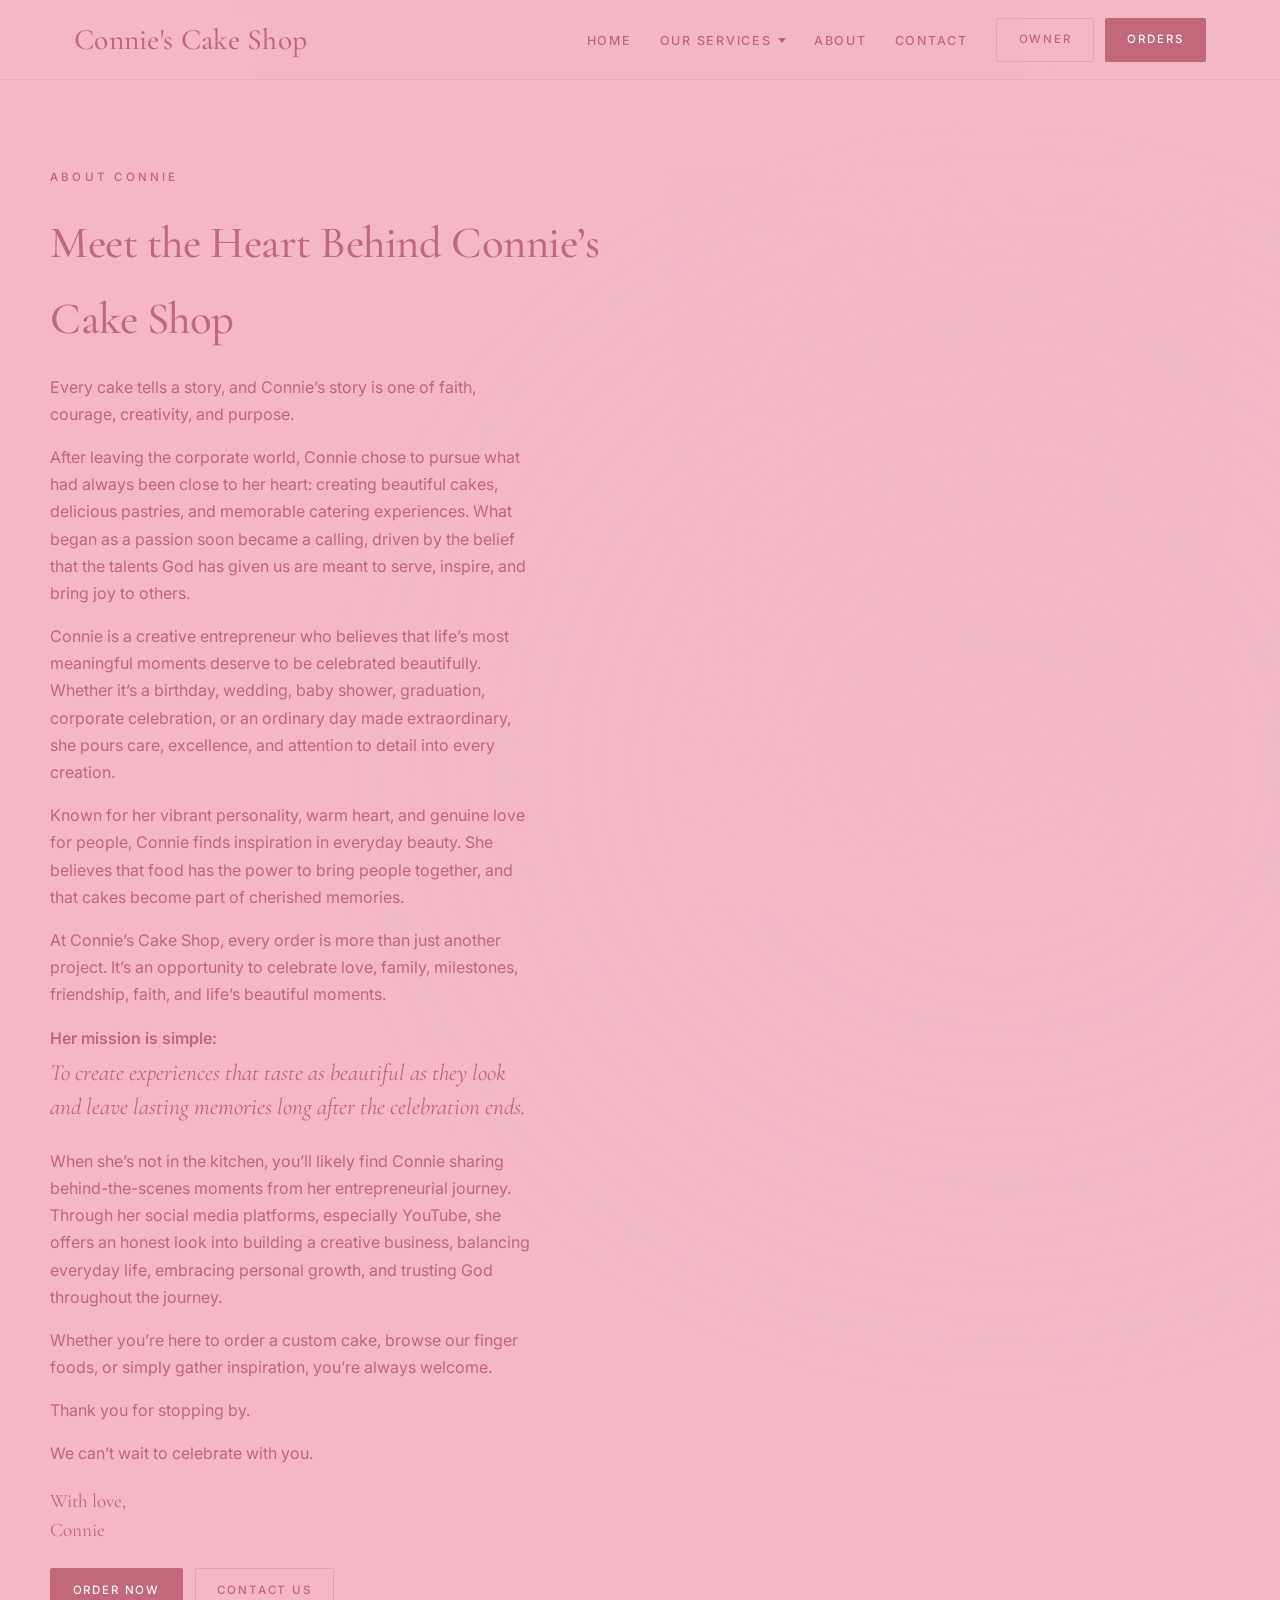
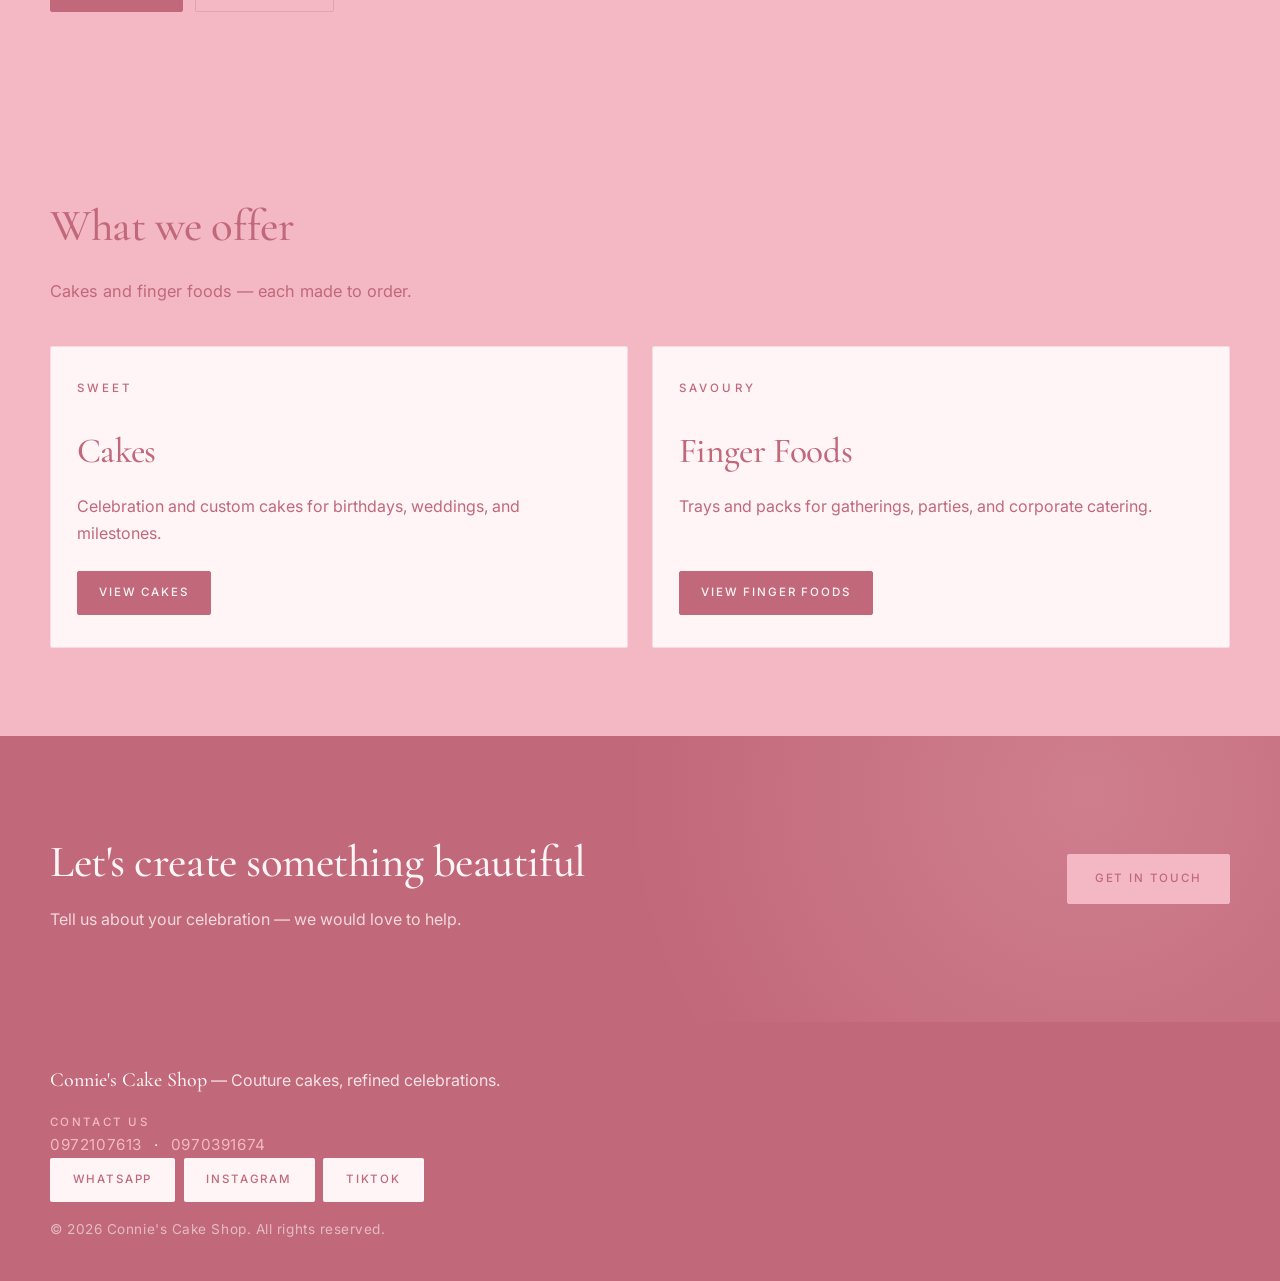
==== about.html @ 8fbb0cc6 "Add files via upload" ====
<!DOCTYPE html>
<html lang="en">
  <head>
    <meta charset="UTF-8" />
    <meta name="viewport" content="width=device-width, initial-scale=1.0" />
    <title>About Us — Connie's Cake Shop</title>
    <link rel="preconnect" href="https://fonts.googleapis.com" />
    <link rel="preconnect" href="https://fonts.gstatic.com" crossorigin />
    <link
      href="https://fonts.googleapis.com/css2?family=Cormorant+Garamond:wght@400;500;600;700&family=Inter:wght@400;500;600;700&display=swap"
      rel="stylesheet"
    />
    <link rel="stylesheet" href="styles.css" />
  </head>
  <body>
    <header class="site-header">
      <nav class="nav" aria-label="Main">
        <a class="logo" href="index.html">Connie's Cake Shop</a>
        <ul class="nav-links">
          <li><a href="index.html">Home</a></li>
          <li class="nav-dropdown">
            <button type="button" class="nav-dropdown-toggle" aria-expanded="false" aria-haspopup="true">
              Our Services
              <span class="nav-dropdown-caret" aria-hidden="true"></span>
            </button>
            <ul class="nav-dropdown-menu" hidden>
              <li><a href="cakes.html">Cakes</a></li>
              <li><a href="finger-foods.html">Finger Foods</a></li>
            </ul>
          </li>
          <li><a href="about.html" aria-current="page">About</a></li>
          <li><a href="contact.html">Contact</a></li>
        </ul>
        <div class="nav-actions">
          <a class="btn btn-ghost" href="owner.html">Owner</a>
          <a class="btn btn-primary" href="order.html">Orders</a>
        </div>
        <button class="nav-toggle" type="button" aria-expanded="false" aria-label="Open menu">
          <span></span><span></span><span></span>
        </button>
      </nav>
    </header>

    <main>
      <section class="section about-who">
        <div class="container about-who-grid">
          <div class="about-who-copy">
            <p class="eyebrow">About Connie</p>
            <h2>Meet the Heart Behind Connie’s Cake Shop</h2>
            <p>
              Every cake tells a story, and Connie’s story is one of faith, courage, creativity, and
              purpose.
            </p>
            <p>
              After leaving the corporate world, Connie chose to pursue what had always been close to
              her heart: creating beautiful cakes, delicious pastries, and memorable catering
              experiences. What began as a passion soon became a calling, driven by the belief that
              the talents God has given us are meant to serve, inspire, and bring joy to others.
            </p>
            <p>
              Connie is a creative entrepreneur who believes that life’s most meaningful moments
              deserve to be celebrated beautifully. Whether it’s a birthday, wedding, baby shower,
              graduation, corporate celebration, or an ordinary day made extraordinary, she pours
              care, excellence, and attention to detail into every creation.
            </p>
            <p>
              Known for her vibrant personality, warm heart, and genuine love for people, Connie finds
              inspiration in everyday beauty. She believes that food has the power to bring people
              together, and that cakes become part of cherished memories.
            </p>
            <p>
              At Connie’s Cake Shop, every order is more than just another project. It’s an
              opportunity to celebrate love, family, milestones, friendship, faith, and life’s
              beautiful moments.
            </p>
            <p class="about-mission-label">Her mission is simple:</p>
            <p class="about-mission">
              To create experiences that taste as beautiful as they look and leave lasting memories
              long after the celebration ends.
            </p>
            <p>
              When she’s not in the kitchen, you’ll likely find Connie sharing behind-the-scenes
              moments from her entrepreneurial journey. Through her social media platforms, especially
              YouTube, she offers an honest look into building a creative business, balancing everyday
              life, embracing personal growth, and trusting God throughout the journey.
            </p>
            <p>
              Whether you’re here to order a custom cake, browse our finger foods, or simply gather
              inspiration, you’re always welcome.
            </p>
            <p>Thank you for stopping by.</p>
            <p>We can’t wait to celebrate with you.</p>
            <p class="about-signoff">With love,<br />Connie</p>
            <div class="page-hero-actions">
              <a class="btn btn-primary" href="order.html">Order now</a>
              <a class="btn btn-ghost" href="contact.html">Contact us</a>
            </div>
          </div>
          <div
            class="about-who-photo"
            style="background-image: url('images/connie-about.png')"
            role="img"
            aria-label="Connie holding a pearl and gold celebration cake"
          ></div>
        </div>
      </section>

      <section class="section section-alt">
        <div class="container">
          <h2>What we offer</h2>
          <p class="section-intro">Cakes and finger foods — each made to order.</p>
          <div class="order-choice-grid">
            <a class="order-choice-card" href="cakes.html">
              <p class="eyebrow order-eyebrow">Sweet</p>
              <h2>Cakes</h2>
              <p>Celebration and custom cakes for birthdays, weddings, and milestones.</p>
              <span class="btn btn-primary">View cakes</span>
            </a>
            <a class="order-choice-card" href="finger-foods.html">
              <p class="eyebrow order-eyebrow">Savoury</p>
              <h2>Finger Foods</h2>
              <p>Trays and packs for gatherings, parties, and corporate catering.</p>
              <span class="btn btn-primary">View finger foods</span>
            </a>
          </div>
        </div>
      </section>

      <section class="section cta-band">
        <div class="container cta-inner">
          <div>
            <h2>Let's create something beautiful</h2>
            <p>Tell us about your celebration — we would love to help.</p>
          </div>
          <a class="btn btn-primary btn-lg" href="contact.html">Get in touch</a>
        </div>
      </section>
    </main>

    <footer class="site-footer">
      <div class="container footer-inner">
        <p><strong>Connie's Cake Shop</strong> — Couture cakes, refined celebrations.</p>
        <div class="footer-contact">
          <p class="footer-contact-label">Contact us</p>
          <p class="footer-phones">
            <a href="tel:0972107613">0972107613</a>
            <span aria-hidden="true">·</span>
            <a href="tel:0970391674">0970391674</a>
          </p>
          <div class="footer-socials">
            <a
              class="btn btn-whatsapp"
              href="https://wa.me/260970391674"
              target="_blank"
              rel="noopener noreferrer"
            >
              WhatsApp
            </a>
            <a
              class="btn btn-instagram"
              href="https://www.instagram.com/connies_cakeshop?igsh=MXNkOHZtdmk0Ynd3bA=="
              target="_blank"
              rel="noopener noreferrer"
            >
              Instagram
            </a>
            <a
              class="btn btn-tiktok"
              href="https://www.tiktok.com/@connies_cakeshop?_r=1&_t=ZS-98Bi15iwoNg"
              target="_blank"
              rel="noopener noreferrer"
            >
              TikTok
            </a>
          </div>
        </div>
        <p class="muted">© <span data-year></span> Connie's Cake Shop. All rights reserved.</p>
      </div>
    </footer>

    <script src="script.js"></script>
  </body>
</html>
---- styles.css ----
*,
*::before,
*::after {
  box-sizing: border-box;
}

:root {
  /* Theme: #F3B8C4 + #C1687A */
  --blush: #f3b8c4;
  --petal: #f3b8c4;
  --rose: #c1687a;
  --dusty: #c1687a;
  --deep: #c1687a;

  --ink: #c1687a;
  --ink-soft: #c1687a;
  --ivory: #f3b8c4;
  --ivory-deep: #f3b8c4;
  --champagne: #c1687a;
  --champagne-deep: #c1687a;
  --white: #fff5f7;
  --line: rgba(193, 104, 122, 0.18);
  --shadow: 0 24px 60px rgba(193, 104, 122, 0.14);
  --radius: 2px;
  --font-display: "Cormorant Garamond", Georgia, serif;
  --font-body: "Inter", system-ui, sans-serif;

  /* aliases used across older rules */
  --cream: var(--ivory);
  --cream-dark: var(--ivory-deep);
  --brown: var(--ink);
  --brown-soft: var(--ink-soft);
  --accent: var(--champagne-deep);
  --accent-hover: #a85568;
}

html {
  scroll-behavior: smooth;
}

body {
  margin: 0;
  font-family: var(--font-body);
  font-size: 1rem;
  line-height: 1.7;
  color: var(--ink);
  background:
    radial-gradient(ellipse at top, rgba(193, 104, 122, 0.16), transparent 48%),
    radial-gradient(ellipse at bottom right, rgba(243, 184, 196, 0.55), transparent 42%),
    var(--ivory);
  -webkit-font-smoothing: antialiased;
}

img {
  max-width: 100%;
  height: auto;
  display: block;
}

a {
  color: inherit;
  text-decoration: none;
}

a:hover {
  color: var(--champagne-deep);
}

/* Header & nav */
.site-header {
  position: sticky;
  top: 0;
  z-index: 100;
  background: rgba(243, 184, 196, 0.92);
  backdrop-filter: blur(16px);
  border-bottom: 1px solid var(--line);
}

.nav {
  position: relative;
  max-width: 1180px;
  margin: 0 auto;
  padding: 1.1rem 1.5rem;
  display: flex;
  flex-wrap: wrap;
  align-items: center;
  gap: 1rem;
}

.logo {
  font-family: var(--font-display);
  font-weight: 500;
  font-size: 1.85rem;
  letter-spacing: 0.01em;
  color: var(--ink);
  text-decoration: none;
  line-height: 1;
}

.logo:hover {
  text-decoration: none;
  color: var(--champagne-deep);
}

.nav-links {
  list-style: none;
  margin: 0;
  padding: 0;
  display: flex;
  gap: 1.75rem;
  margin-left: auto;
}

.nav-links a {
  font-weight: 500;
  font-size: 0.78rem;
  letter-spacing: 0.14em;
  text-transform: uppercase;
  color: var(--ink-soft);
}

.nav-links a:hover {
  color: var(--ink);
}

.nav-dropdown {
  position: relative;
}

.nav-dropdown-toggle {
  display: inline-flex;
  align-items: center;
  gap: 0.4rem;
  padding: 0;
  border: none;
  background: none;
  cursor: pointer;
  font-family: inherit;
  font-weight: 500;
  font-size: 0.78rem;
  letter-spacing: 0.14em;
  text-transform: uppercase;
  color: var(--ink-soft);
}

.nav-dropdown-toggle:hover,
.nav-dropdown.is-open .nav-dropdown-toggle {
  color: var(--ink);
}

.nav-dropdown-caret {
  width: 0;
  height: 0;
  border-left: 4px solid transparent;
  border-right: 4px solid transparent;
  border-top: 5px solid currentColor;
  transition: transform 0.2s ease;
}

.nav-dropdown.is-open .nav-dropdown-caret {
  transform: rotate(180deg);
}

.nav-dropdown-menu {
  position: absolute;
  top: calc(100% + 0.65rem);
  left: 0;
  min-width: 11.5rem;
  margin: 0;
  padding: 0.45rem 0;
  list-style: none;
  background: var(--white);
  border: 1px solid var(--line);
  box-shadow: var(--shadow);
  z-index: 120;
}

.nav-dropdown-menu[hidden] {
  display: none;
}

.nav-dropdown-menu a {
  display: block;
  padding: 0.65rem 1rem;
  letter-spacing: 0.1em;
}

.nav-dropdown-menu a:hover,
.nav-dropdown-menu a[aria-current="page"] {
  background: rgba(193, 104, 122, 0.08);
  color: var(--ink);
}

.nav-actions {
  display: flex;
  align-items: center;
  gap: 0.65rem;
  margin-left: 0.75rem;
}

.btn {
  display: inline-flex;
  align-items: center;
  justify-content: center;
  padding: 0.7rem 1.35rem;
  font-family: var(--font-body);
  font-size: 0.72rem;
  font-weight: 500;
  letter-spacing: 0.16em;
  text-transform: uppercase;
  border-radius: var(--radius);
  border: 1px solid transparent;
  cursor: pointer;
  text-decoration: none;
  transition: background 0.25s, color 0.25s, border-color 0.25s, transform 0.2s;
}

.btn:hover {
  text-decoration: none;
  transform: translateY(-1px);
}

.btn-ghost {
  background: transparent;
  color: var(--ink);
  border-color: rgba(193, 104, 122, 0.28);
}

.btn-ghost:hover {
  border-color: var(--ink);
  background: rgba(193, 104, 122, 0.06);
}

.btn-primary {
  background: var(--deep);
  color: var(--white);
  border-color: var(--deep);
}

.btn-primary:hover {
  background: var(--accent-hover);
  border-color: var(--accent-hover);
  color: var(--white);
}

.btn-light {
  background: transparent;
  color: var(--white);
  border-color: rgba(255, 248, 250, 0.7);
}

.btn-light:hover {
  background: var(--white);
  color: var(--deep);
  border-color: var(--white);
}

.btn-whatsapp,
.btn-instagram,
.btn-tiktok {
  background: var(--white);
  color: var(--deep);
  border-color: rgba(255, 248, 250, 0.9);
}

.btn-whatsapp:hover,
.btn-instagram:hover,
.btn-tiktok:hover {
  background: var(--blush);
  border-color: var(--blush);
  color: var(--deep);
}

.btn-lg {
  padding: 0.9rem 1.7rem;
}

.nav-toggle {
  display: none;
  flex-direction: column;
  gap: 5px;
  padding: 8px;
  background: none;
  border: none;
  cursor: pointer;
  margin-left: auto;
  order: 2;
}

.nav-toggle span {
  display: block;
  width: 22px;
  height: 1px;
  background: var(--ink);
}

@media (max-width: 768px) {
  .nav-toggle {
    display: flex;
  }

  .nav-links {
    order: 3;
    width: 100%;
    flex-direction: column;
    align-items: stretch;
    margin-left: 0;
    gap: 0.85rem;
    padding-top: 0.75rem;
    display: none;
  }

  .nav-actions {
    order: 4;
    width: 100%;
    flex-direction: column;
    margin-left: 0;
    gap: 0.55rem;
    padding-bottom: 0.35rem;
    display: none;
  }

  .nav.is-open .nav-links,
  .nav.is-open .nav-actions {
    display: flex;
  }

  .nav-actions .btn {
    width: 100%;
    justify-content: center;
  }

  .nav-dropdown-menu {
    position: static;
    min-width: 0;
    margin-top: 0.35rem;
    box-shadow: none;
    border: none;
    background: transparent;
    padding: 0 0 0 0.75rem;
  }

  .nav-dropdown-menu a {
    padding: 0.45rem 0;
  }
}

/* Hero / slideshow */
.hero {
  position: relative;
}

.slideshow {
  position: relative;
  min-height: min(88vh, 760px);
  overflow: hidden;
  background: var(--deep);
}

[data-slideshow-slides] {
  position: absolute;
  inset: 0;
}

.slide {
  position: absolute;
  inset: 0;
  opacity: 0;
  visibility: hidden;
  transition: opacity 1s ease, visibility 1s;
}

.slide.is-active {
  opacity: 1;
  visibility: visible;
  z-index: 1;
}

.slide-bg {
  position: absolute;
  inset: 0;
  background-size: cover;
  background-position: center;
  transform: scale(1.06);
  transition: transform 10s ease-out;
  filter: saturate(0.92) contrast(1.05);
}

.slide.is-active .slide-bg {
  transform: scale(1);
}

.slide-overlay {
  position: absolute;
  inset: 0;
  background: linear-gradient(
    115deg,
    rgba(193, 104, 122, 0.72) 0%,
    rgba(193, 104, 122, 0.4) 48%,
    rgba(243, 184, 196, 0.12) 100%
  );
  z-index: 1;
}

.slide-content {
  position: relative;
  z-index: 2;
  max-width: 1180px;
  margin: 0 auto;
  padding: clamp(5rem, 14vh, 8rem) 1.5rem;
  min-height: min(88vh, 760px);
  display: flex;
  flex-direction: column;
  justify-content: center;
  color: var(--white);
}

.eyebrow {
  font-size: 0.72rem;
  font-weight: 500;
  letter-spacing: 0.28em;
  text-transform: uppercase;
  color: var(--petal);
  margin: 0 0 1.1rem;
}

.slide-content h1 {
  font-family: var(--font-display);
  font-size: clamp(2.4rem, 5.5vw, 4rem);
  font-weight: 500;
  line-height: 1.08;
  margin: 0 0 1.1rem;
  max-width: 14ch;
  letter-spacing: -0.01em;
}

.slide-content h1.brand-title {
  font-size: clamp(3rem, 7vw, 5.2rem);
  font-weight: 400;
  max-width: none;
  letter-spacing: 0;
}

.lede {
  font-size: 1.05rem;
  max-width: 34ch;
  margin: 0 0 2rem;
  color: rgba(255, 248, 250, 0.9);
  font-weight: 400;
}

.slideshow-controls {
  position: absolute;
  bottom: 2rem;
  right: 1.5rem;
  z-index: 3;
  display: flex;
  gap: 0.55rem;
}

.slideshow-btn {
  width: 46px;
  height: 46px;
  border-radius: var(--radius);
  border: 1px solid rgba(255, 248, 250, 0.45);
  background: rgba(193, 104, 122, 0.4);
  color: var(--white);
  cursor: pointer;
  display: flex;
  align-items: center;
  justify-content: center;
  transition: background 0.25s, border-color 0.25s;
}

.slideshow-btn:hover {
  background: rgba(193, 104, 122, 0.55);
  border-color: var(--petal);
}

.slideshow-dots {
  position: absolute;
  bottom: 2.15rem;
  left: 50%;
  transform: translateX(-50%);
  z-index: 3;
  display: flex;
  gap: 0.55rem;
}

.slideshow-dots button {
  width: 28px;
  height: 2px;
  border-radius: 0;
  border: none;
  padding: 0;
  background: rgba(255, 248, 250, 0.35);
  cursor: pointer;
  transition: background 0.25s, transform 0.25s;
}

.slideshow-dots button[aria-selected="true"] {
  background: var(--petal);
  transform: scaleX(1.15);
}

/* Sections */
.section {
  padding: 5.5rem 1.5rem;
}

.section-alt {
  background: linear-gradient(180deg, var(--ivory-deep), var(--ivory));
}

.container {
  max-width: 1180px;
  margin: 0 auto;
}

.section h2 {
  font-family: var(--font-display);
  font-size: clamp(2.1rem, 3.5vw, 3rem);
  font-weight: 500;
  margin: 0 0 0.85rem;
  letter-spacing: -0.01em;
}

.section-intro {
  margin: 0 0 2.5rem;
  max-width: 46ch;
  color: var(--ink-soft);
  font-size: 1.02rem;
}

.cards {
  display: grid;
  grid-template-columns: repeat(auto-fit, minmax(240px, 1fr));
  gap: 1.5rem;
}

.card {
  background: transparent;
  padding: 0;
  border-radius: 0;
  box-shadow: none;
  border-top: 1px solid var(--line);
  padding-top: 1.25rem;
}

.card h3 {
  font-family: var(--font-display);
  margin: 0 0 0.5rem;
  font-size: 1.55rem;
  font-weight: 500;
}

.card p {
  margin: 0;
  color: var(--ink-soft);
  font-size: 0.98rem;
}

.split {
  display: grid;
  grid-template-columns: 1fr 1fr;
  gap: 3rem;
  align-items: center;
}

@media (max-width: 700px) {
  .split {
    grid-template-columns: 1fr;
  }
}

.about-accent {
  min-height: 360px;
  border-radius: var(--radius);
  background-size: cover;
  background-position: center;
  box-shadow: var(--shadow);
}

.about-who {
  overflow: hidden;
  background:
    radial-gradient(ellipse at 78% 42%, rgba(243, 184, 196, 0.35), transparent 48%),
    var(--blush);
}

.about-who-grid {
  display: grid;
  grid-template-columns: minmax(0, 1.05fr) minmax(0, 1fr);
  gap: clamp(1rem, 3vw, 2rem);
  align-items: start;
}

.about-who-copy {
  position: relative;
  z-index: 2;
}

.about-who-copy .eyebrow {
  color: var(--dusty);
}

.about-who-copy h2 {
  margin-top: 0.25rem;
}

.about-who-copy p {
  color: var(--ink-soft);
  max-width: 48ch;
}

.about-mission-label {
  margin-bottom: 0.35rem;
  font-weight: 600;
  color: var(--deep);
}

.about-mission {
  font-family: var(--font-display);
  font-size: clamp(1.2rem, 2.2vw, 1.45rem);
  font-style: italic;
  line-height: 1.45;
  color: var(--deep);
  max-width: 42ch;
  margin-top: 0;
}

.about-signoff {
  font-family: var(--font-display);
  font-size: 1.2rem;
  color: var(--deep);
  line-height: 1.5;
}

.about-who-copy .page-hero-actions {
  margin-top: 1.5rem;
}

.about-who-photo {
  position: relative;
  min-height: min(82vh, 880px);
  background-color: transparent;
  background-size: contain;
  background-position: center bottom;
  background-repeat: no-repeat;
  /* Soft dissolve into the blush page — no hard frame */
  -webkit-mask-image: linear-gradient(
    105deg,
    transparent 0%,
    rgba(0, 0, 0, 0.35) 12%,
    #000 28%,
    #000 78%,
    rgba(0, 0, 0, 0.75) 92%,
    transparent 100%
  );
  mask-image: linear-gradient(
    105deg,
    transparent 0%,
    rgba(0, 0, 0, 0.35) 12%,
    #000 28%,
    #000 78%,
    rgba(0, 0, 0, 0.75) 92%,
    transparent 100%
  );
}

.about-who-photo::after {
  content: "";
  position: absolute;
  inset: 0;
  pointer-events: none;
  background:
    linear-gradient(
      90deg,
      var(--blush) 0%,
      rgba(243, 184, 196, 0.72) 14%,
      rgba(243, 184, 196, 0.2) 32%,
      transparent 48%
    ),
    linear-gradient(
      to top,
      var(--blush) 0%,
      rgba(243, 184, 196, 0.55) 10%,
      transparent 26%
    ),
    linear-gradient(
      to bottom,
      var(--blush) 0%,
      rgba(243, 184, 196, 0.35) 8%,
      transparent 20%
    ),
    radial-gradient(
      ellipse at 68% 42%,
      rgba(243, 184, 196, 0.28),
      transparent 58%
    );
}

@media (max-width: 900px) {
  .about-who-grid {
    grid-template-columns: 1fr;
  }

  .about-who-photo {
    min-height: min(68vh, 640px);
    order: -1;
    -webkit-mask-image: linear-gradient(
      to top,
      transparent 0%,
      #000 18%,
      #000 82%,
      rgba(0, 0, 0, 0.7) 94%,
      transparent 100%
    );
    mask-image: linear-gradient(
      to top,
      transparent 0%,
      #000 18%,
      #000 82%,
      rgba(0, 0, 0, 0.7) 94%,
      transparent 100%
    );
  }

  .about-who-photo::after {
    background:
      linear-gradient(
        to top,
        var(--blush) 0%,
        rgba(243, 184, 196, 0.75) 14%,
        transparent 38%
      ),
      linear-gradient(
        to bottom,
        var(--blush) 0%,
        rgba(243, 184, 196, 0.4) 10%,
        transparent 24%
      ),
      radial-gradient(
        ellipse at 50% 40%,
        rgba(243, 184, 196, 0.22),
        transparent 60%
      );
  }
}

.gallery-grid {
  display: grid;
  grid-template-columns: repeat(2, minmax(0, 1fr));
  gap: 1.35rem;
}

.gallery-item {
  margin: 0;
  overflow: hidden;
  border-radius: var(--radius);
  background: var(--white);
  border: 1px solid var(--line);
  transition: transform 0.35s ease, box-shadow 0.35s ease;
}

.gallery-item:hover {
  transform: translateY(-4px);
  box-shadow: var(--shadow);
}

.gallery-item img {
  width: 100%;
  height: 320px;
  object-fit: cover;
  display: block;
  filter: saturate(0.95);
  transition: transform 0.7s ease;
}

.gallery-item:hover img {
  transform: scale(1.03);
}

.gallery-item figcaption {
  padding: 1rem 1.1rem 1.15rem;
  font-family: var(--font-display);
  font-weight: 500;
  font-size: 1.2rem;
  letter-spacing: 0.01em;
}

.gallery-item-wide {
  grid-column: 1 / -1;
}

.gallery-item-wide img {
  height: 360px;
}

@media (max-width: 700px) {
  .gallery-grid {
    grid-template-columns: 1fr;
  }

  .gallery-item img,
  .gallery-item-wide img {
    height: 260px;
  }
}

.cta-band {
  background: var(--deep);
  color: var(--white);
  position: relative;
  overflow: hidden;
}

.cta-band::before {
  content: "";
  position: absolute;
  inset: 0;
  background: radial-gradient(circle at 85% 20%, rgba(243, 184, 196, 0.28), transparent 42%);
  pointer-events: none;
}

.cta-inner {
  position: relative;
  display: flex;
  flex-wrap: wrap;
  align-items: center;
  justify-content: space-between;
  gap: 1.5rem;
}

.cta-band h2 {
  margin: 0 0 0.4rem;
  color: var(--white);
}

.cta-band p {
  margin: 0;
  color: rgba(255, 248, 250, 0.78);
}

.cta-band .btn-primary {
  background: var(--petal);
  color: var(--deep);
  border-color: var(--petal);
}

.cta-band .btn-primary:hover {
  background: var(--white);
  border-color: var(--white);
  color: var(--deep);
}

.menu-header {
  margin-bottom: 2rem;
}

.food-menu {
  display: grid;
  grid-template-columns: 1fr 1fr;
  gap: 1.5rem;
  margin-bottom: 2rem;
}

.food-menu-col {
  background: var(--white);
  border-radius: var(--radius);
  border: 1px solid var(--line);
  padding: 2rem 1.6rem;
  box-shadow: none;
}

.food-menu-col-alt {
  background: linear-gradient(160deg, #f3ebe0, #faf6f0);
}

.food-menu-title {
  font-family: var(--font-display);
  font-size: 2.2rem;
  font-weight: 500;
  letter-spacing: 0;
  margin: 0 0 0.35rem;
  color: var(--ink);
}

.food-menu-col .food-menu-title::after {
  content: "";
  display: block;
  width: 42px;
  height: 1px;
  background: var(--champagne);
  margin: 0.85rem 0 1.25rem;
}

.menu-price-list {
  list-style: none;
  margin: 0;
  padding: 0;
}

.menu-price-list li {
  display: flex;
  justify-content: space-between;
  gap: 1rem;
  padding: 0.7rem 0;
  border-bottom: 1px solid var(--line);
  font-size: 0.96rem;
}

.menu-price-list li span:last-child {
  font-weight: 500;
  letter-spacing: 0.04em;
  white-space: nowrap;
  color: var(--champagne-deep);
}

.menu-note {
  margin: 1.15rem 0 0;
  font-size: 0.86rem;
  color: var(--ink-soft);
  font-style: italic;
}

.finger-foods-table-wrap {
  overflow-x: auto;
}

.finger-foods-table {
  width: 100%;
  border-collapse: collapse;
  font-size: 0.95rem;
}

.finger-foods-table th,
.finger-foods-table td {
  padding: 0.75rem 0.35rem;
  text-align: left;
  border-bottom: 1px solid var(--line);
}

.finger-foods-table th {
  font-size: 0.68rem;
  text-transform: uppercase;
  letter-spacing: 0.14em;
  color: var(--ink-soft);
  font-weight: 500;
}

.finger-foods-table td:nth-child(2),
.finger-foods-table td:nth-child(3),
.finger-foods-table th:nth-child(2),
.finger-foods-table th:nth-child(3) {
  text-align: right;
  font-weight: 500;
  white-space: nowrap;
  color: var(--champagne-deep);
}

.finger-foods-table th:nth-child(2),
.finger-foods-table th:nth-child(3) {
  color: var(--ink-soft);
}

.menu-cta {
  display: flex;
  justify-content: flex-start;
}

@media (max-width: 800px) {
  .food-menu {
    grid-template-columns: 1fr;
  }
}

.site-footer {
  padding: 2.5rem 1.5rem;
  border-top: 1px solid rgba(193, 104, 122, 0.2);
  background: var(--deep);
  color: rgba(255, 248, 250, 0.85);
}

.footer-inner {
  display: flex;
  flex-wrap: wrap;
  justify-content: space-between;
  gap: 1rem;
  align-items: center;
}

.footer-inner p {
  margin: 0;
}

.footer-inner strong {
  font-family: var(--font-display);
  font-size: 1.25rem;
  font-weight: 500;
  color: var(--white);
}

.footer-contact {
  width: 100%;
}

.footer-contact-label {
  margin: 0 0 0.35rem;
  font-size: 0.72rem;
  font-weight: 500;
  letter-spacing: 0.2em;
  text-transform: uppercase;
  color: var(--petal);
}

.footer-phones {
  display: flex;
  flex-wrap: wrap;
  gap: 0.5rem 0.75rem;
  align-items: center;
  margin: 0 0 0.85rem;
  font-size: 0.95rem;
  letter-spacing: 0.04em;
}

.footer-phones a {
  color: var(--petal);
  text-decoration: none;
}

.footer-phones a:hover {
  color: var(--white);
}

.footer-socials {
  display: flex;
  flex-wrap: wrap;
  gap: 0.55rem;
  align-items: center;
}

.footer-contact .footer-socials .btn {
  display: inline-flex;
  align-items: center;
  gap: 0.45rem;
}

.muted {
  color: rgba(193, 104, 122, 0.62);
  font-size: 0.85rem;
  letter-spacing: 0.04em;
}

.site-footer .muted {
  color: rgba(255, 248, 250, 0.58);
}

/* Order page */
.page-order {
  padding: 3.5rem 1.5rem 5rem;
}

.order-page-inner {
  max-width: 980px;
}

.order-choice-grid {
  display: grid;
  grid-template-columns: 1fr 1fr;
  gap: 1.5rem;
}

.order-choice-grid-3 {
  grid-template-columns: repeat(3, minmax(0, 1fr));
}

.order-choice-card {
  display: flex;
  flex-direction: column;
  gap: 0.75rem;
  padding: 2rem 1.6rem;
  background: var(--white);
  border: 1px solid var(--line);
  border-radius: var(--radius);
  text-decoration: none;
  color: inherit;
  transition: transform 0.25s ease, box-shadow 0.25s ease, border-color 0.25s ease;
}

.order-choice-card:hover {
  transform: translateY(-3px);
  box-shadow: var(--shadow);
  border-color: rgba(168, 135, 85, 0.45);
  text-decoration: none;
  color: inherit;
}

.order-choice-card h2 {
  font-family: var(--font-display);
  font-size: 2.2rem;
  font-weight: 500;
  margin: 0;
}

.order-choice-card p:not(.eyebrow) {
  margin: 0;
  color: var(--ink-soft);
  flex: 1;
}

.order-choice-card .btn {
  align-self: flex-start;
  margin-top: 0.75rem;
  pointer-events: none;
}

.order-price-preview {
  background: var(--white);
  border: 1px solid var(--line);
  border-radius: var(--radius);
  padding: 1.6rem 1.5rem;
  margin-bottom: 2.5rem;
}

.order-price-preview .food-menu-title {
  margin-bottom: 0.25rem;
}

@media (max-width: 900px) {
  .order-choice-grid-3 {
    grid-template-columns: 1fr;
  }
}

@media (max-width: 700px) {
  .order-choice-grid {
    grid-template-columns: 1fr;
  }
}

.order-page-header {
  margin-bottom: 2.5rem;
}

.order-eyebrow {
  color: var(--champagne-deep);
  margin-bottom: 0.65rem;
}

.order-page-header h1 {
  font-family: var(--font-display);
  font-size: clamp(2.2rem, 4vw, 3rem);
  font-weight: 500;
  margin: 0 0 0.85rem;
  line-height: 1.15;
}

.order-lede {
  margin: 0;
  max-width: 48ch;
  color: var(--ink-soft);
}

.order-layout {
  display: grid;
  grid-template-columns: 1fr minmax(260px, 320px);
  gap: 2rem;
  align-items: start;
}

@media (max-width: 820px) {
  .order-layout {
    grid-template-columns: 1fr;
  }
}

.order-builder-title {
  font-family: var(--font-display);
  font-size: 1.7rem;
  font-weight: 500;
  margin: 0 0 1.15rem;
}

.order-lines {
  display: flex;
  flex-direction: column;
  gap: 1rem;
}

.order-line {
  background: var(--white);
  border-radius: var(--radius);
  border: 1px solid var(--line);
  padding: 1.5rem 1.5rem 1.35rem;
  box-shadow: none;
}

.order-line-fields {
  display: grid;
  grid-template-columns: 1fr 1fr minmax(100px, 120px);
  gap: 1rem 1.25rem;
  min-width: 0;
}

.order-line-actions {
  display: flex;
  justify-content: flex-end;
  margin-top: 1.25rem;
  padding-top: 1.1rem;
  border-top: 1px solid var(--line);
}

.order-line-actions[hidden] {
  display: none !important;
}

.order-line-remove {
  display: inline-flex;
  align-items: center;
  justify-content: center;
  min-width: 10rem;
  padding: 0.7rem 1.35rem;
  margin: 0;
  font-family: var(--font-body);
  font-size: 0.78rem;
  font-weight: 500;
  letter-spacing: 0.12em;
  text-transform: uppercase;
  color: var(--ink-soft);
  background: transparent;
  border: 1px solid rgba(193, 104, 122, 0.22);
  border-radius: var(--radius);
  cursor: pointer;
  transition: color 0.2s, background 0.2s, border-color 0.2s;
}

.order-line-remove:hover {
  color: #8b2e2e;
  background: rgba(139, 46, 46, 0.05);
  border-color: rgba(139, 46, 46, 0.35);
}

.order-line-remove[hidden] {
  display: none !important;
}

@media (max-width: 720px) {
  .order-line-fields {
    grid-template-columns: 1fr;
    gap: 1rem;
  }

  .order-field-qty {
    max-width: 140px;
  }

  .order-line-actions {
    justify-content: stretch;
  }

  .order-line-remove {
    width: 100%;
    min-width: 0;
  }
}

.order-field {
  display: flex;
  flex-direction: column;
  gap: 0.4rem;
  font-weight: 500;
  font-size: 0.72rem;
  letter-spacing: 0.12em;
  text-transform: uppercase;
  color: var(--ink-soft);
}

.order-field-qty {
  max-width: 90px;
}

.order-field select,
.order-field input {
  font-family: inherit;
  font-size: 0.98rem;
  font-weight: 400;
  letter-spacing: 0;
  text-transform: none;
  padding: 0.7rem 0.75rem;
  border-radius: var(--radius);
  border: 1px solid var(--line);
  background: var(--ivory);
  color: var(--ink);
}

.order-field select:focus,
.order-field input:focus {
  outline: 1px solid var(--champagne-deep);
  outline-offset: 2px;
}

.add-pastry-btn {
  margin-top: 1.1rem;
  width: fit-content;
}

.order-contact-label {
  display: flex;
  flex-direction: column;
  gap: 0.45rem;
  margin-top: 1.5rem;
  font-weight: 500;
  font-size: 0.72rem;
  letter-spacing: 0.12em;
  text-transform: uppercase;
  color: var(--ink-soft);
}

.order-phone {
  font-family: inherit;
  font-size: 1rem;
  font-weight: 400;
  letter-spacing: 0;
  text-transform: none;
  padding: 0.8rem 0.9rem;
  border-radius: var(--radius);
  border: 1px solid var(--line);
  background: var(--white);
  resize: none;
  max-width: 320px;
}

.order-phone:focus {
  outline: 1px solid var(--champagne-deep);
  outline-offset: 2px;
}

.order-notes-label {
  display: flex;
  flex-direction: column;
  gap: 0.45rem;
  margin-top: 1.75rem;
  font-weight: 500;
  font-size: 0.72rem;
  letter-spacing: 0.12em;
  text-transform: uppercase;
  color: var(--ink-soft);
}

.order-notes {
  font-family: inherit;
  font-size: 1rem;
  font-weight: 400;
  letter-spacing: 0;
  text-transform: none;
  padding: 0.8rem 0.9rem;
  border-radius: var(--radius);
  border: 1px solid var(--line);
  background: var(--white);
  resize: vertical;
  min-height: 4.5rem;
}

.order-notes:focus {
  outline: 1px solid var(--champagne-deep);
  outline-offset: 2px;
}

.order-summary-card {
  position: sticky;
  top: 5.5rem;
  background: var(--deep);
  color: var(--white);
  border-radius: var(--radius);
  padding: 1.6rem 1.4rem;
  border: none;
}

.order-summary-title {
  font-family: var(--font-display);
  font-size: 1.6rem;
  font-weight: 500;
  margin: 0 0 1rem;
  color: var(--white);
}

.order-summary-list {
  list-style: none;
  margin: 0;
  padding: 0;
}

.order-summary-item {
  display: flex;
  flex-direction: column;
  gap: 0.2rem;
  padding: 0.7rem 0;
  border-bottom: 1px solid rgba(255, 248, 250, 0.14);
  font-size: 0.94rem;
}

.order-summary-item:last-child {
  border-bottom: none;
}

.order-summary-item-main {
  font-weight: 500;
}

.order-summary-item-meta {
  color: rgba(255, 248, 250, 0.65);
  font-size: 0.88rem;
}

.order-summary-empty {
  margin: 0 0 1rem;
  color: rgba(255, 248, 250, 0.65);
  font-size: 0.94rem;
}

.order-summary-total {
  display: flex;
  justify-content: space-between;
  align-items: baseline;
  margin: 1rem 0;
  padding-top: 0.85rem;
  border-top: 1px solid rgba(243, 184, 196, 0.55);
  font-size: 1rem;
}

.order-summary-total strong {
  font-family: var(--font-display);
  font-size: 1.7rem;
  font-weight: 500;
  color: var(--petal);
}

.order-submit {
  width: 100%;
  margin-top: 0.35rem;
  background: var(--petal);
  color: var(--deep);
  border-color: var(--petal);
}

.order-submit:hover {
  background: var(--white);
  border-color: var(--white);
  color: var(--deep);
}

.order-footnote {
  margin: 0.95rem 0 0;
  font-size: 0.78rem;
  color: rgba(255, 248, 250, 0.58);
  line-height: 1.5;
}

.order-footnote a {
  color: var(--petal);
}

.order-toast {
  position: fixed;
  bottom: 1.5rem;
  left: 50%;
  transform: translateX(-50%) translateY(120%);
  max-width: min(90vw, 400px);
  padding: 0.95rem 1.3rem;
  background: var(--ink);
  color: var(--ivory);
  border-radius: var(--radius);
  border: 1px solid rgba(193, 104, 122, 0.35);
  box-shadow: var(--shadow);
  font-size: 0.92rem;
  z-index: 200;
  transition: transform 0.35s ease, opacity 0.35s ease;
  opacity: 0;
  pointer-events: none;
}

.order-toast.is-visible {
  transform: translateX(-50%) translateY(0);
  opacity: 1;
}

.nav-actions .btn[aria-current="page"] {
  box-shadow: inset 0 0 0 1px var(--champagne);
}

/* Owner / shop orders dashboard */
.page-owner {
  padding: 3.5rem 1.5rem 5rem;
}

.owner-inner {
  max-width: 760px;
}

.owner-login {
  max-width: 420px;
  margin: 0 auto;
  padding: 2rem 0;
}

.owner-login-form {
  display: flex;
  flex-direction: column;
  gap: 1rem;
  margin-top: 1.5rem;
}

.owner-login-form label {
  display: flex;
  flex-direction: column;
  gap: 0.45rem;
  font-weight: 500;
  font-size: 0.72rem;
  letter-spacing: 0.12em;
  text-transform: uppercase;
  color: var(--ink-soft);
}

.owner-login-form input {
  font-family: inherit;
  font-size: 1rem;
  font-weight: 400;
  letter-spacing: 0;
  text-transform: none;
  padding: 0.75rem 0.85rem;
  border-radius: var(--radius);
  border: 1px solid var(--line);
  background: var(--white);
  color: var(--ink);
}

.owner-login-form input:focus {
  outline: 1px solid var(--champagne-deep);
  outline-offset: 2px;
}

.owner-login-error {
  margin: 0;
  color: #8b2e2e;
  font-size: 0.9rem;
}

.owner-login-form .btn {
  width: fit-content;
}

.owner-dashboard[hidden],
.owner-login[hidden] {
  display: none !important;
}

.owner-inner-wide {
  max-width: 960px;
}

.owner-tabs {
  display: flex;
  flex-wrap: wrap;
  gap: 0.5rem;
  margin: 0 0 1.75rem;
  padding-bottom: 1rem;
  border-bottom: 1px solid var(--line);
}

.owner-tab {
  font-family: var(--font-body);
  font-size: 0.72rem;
  font-weight: 500;
  letter-spacing: 0.14em;
  text-transform: uppercase;
  padding: 0.65rem 1.1rem;
  border: 1px solid var(--line);
  border-radius: var(--radius);
  background: transparent;
  color: var(--ink-soft);
  cursor: pointer;
}

.owner-tab.is-active {
  background: var(--ink);
  color: var(--ivory);
  border-color: var(--ink);
}

.owner-panel[hidden] {
  display: none !important;
}

.owner-panel-title {
  font-family: var(--font-display);
  font-size: 1.7rem;
  font-weight: 500;
  margin: 0 0 0.5rem;
}

.owner-panel-intro {
  margin: 0 0 1.25rem;
}

.admin-form {
  display: grid;
  gap: 1rem;
  margin-bottom: 2.5rem;
  padding: 1.5rem;
  background: var(--white);
  border: 1px solid var(--line);
  border-radius: var(--radius);
}

.admin-form label {
  display: flex;
  flex-direction: column;
  gap: 0.4rem;
  font-size: 0.72rem;
  font-weight: 500;
  letter-spacing: 0.12em;
  text-transform: uppercase;
  color: var(--ink-soft);
}

.admin-form input,
.admin-form select,
.admin-form textarea {
  font-family: inherit;
  font-size: 1rem;
  font-weight: 400;
  letter-spacing: 0;
  text-transform: none;
  padding: 0.7rem 0.8rem;
  border: 1px solid var(--line);
  border-radius: var(--radius);
  background: var(--ivory);
  color: var(--ink);
  resize: vertical;
}

.admin-form label.admin-check {
  flex-direction: row;
  align-items: center;
  gap: 0.65rem;
  text-transform: none;
  letter-spacing: 0;
  font-size: 0.95rem;
  font-weight: 400;
  color: var(--ink);
}

.admin-form label.admin-check input {
  width: auto;
  padding: 0;
}

.admin-form-actions {
  display: flex;
  flex-wrap: wrap;
  gap: 0.65rem;
}

.admin-preview {
  max-width: 220px;
}

.admin-preview img {
  width: 100%;
  height: 160px;
  object-fit: cover;
  border-radius: var(--radius);
  border: 1px solid var(--line);
}

.admin-filter {
  display: flex;
  flex-wrap: wrap;
  gap: 0.5rem;
  margin: 0 0 1rem;
}

.admin-filter .btn.is-active {
  background: var(--ink);
  color: var(--ivory);
  border-color: var(--ink);
}

.admin-products-list,
.admin-gallery-list {
  display: grid;
  gap: 1rem;
}

.admin-product-card,
.admin-gallery-card {
  display: grid;
  grid-template-columns: 120px 1fr;
  gap: 1rem;
  padding: 1rem;
  background: var(--white);
  border: 1px solid var(--line);
  border-radius: var(--radius);
}

.admin-product-media,
.admin-gallery-card img {
  width: 120px;
  height: 120px;
  object-fit: cover;
  border-radius: var(--radius);
  background: var(--ivory);
  display: flex;
  align-items: center;
  justify-content: center;
  overflow: hidden;
}

.admin-product-media img {
  width: 100%;
  height: 100%;
  object-fit: cover;
}

.admin-product-body h3,
.admin-gallery-body h3 {
  font-family: var(--font-display);
  font-size: 1.35rem;
  font-weight: 500;
  margin: 0 0 0.35rem;
}

.admin-product-meta {
  margin: 0 0 0.35rem;
  color: var(--champagne-deep);
  font-weight: 500;
}

.admin-card-actions {
  display: flex;
  flex-wrap: wrap;
  gap: 0.5rem;
  margin-top: 0.85rem;
}

.product-cards {
  display: grid;
  grid-template-columns: repeat(auto-fill, minmax(160px, 1fr));
  gap: 1rem;
  margin-top: 1.5rem;
}

.product-slideshow {
  position: relative;
  margin-top: 1.5rem;
  background: var(--deep);
  overflow: hidden;
  min-height: min(62vh, 520px);
}

.product-slideshow-viewport {
  position: relative;
  min-height: min(62vh, 520px);
}

.product-slideshow-track {
  position: absolute;
  inset: 0;
}

.product-slide {
  position: absolute;
  inset: 0;
  opacity: 0;
  visibility: hidden;
  transition: opacity 0.8s ease, visibility 0.8s;
  display: flex;
  flex-direction: column;
  justify-content: flex-end;
}

.product-slide.is-active {
  opacity: 1;
  visibility: visible;
  z-index: 1;
}

.product-slide-media {
  position: absolute;
  inset: 0;
}

.product-slide-media img {
  width: 100%;
  height: 100%;
  object-fit: cover;
  display: block;
}

.product-slide-media.product-card-media-empty {
  background: rgba(193, 104, 122, 0.25);
  color: var(--white);
}

.product-slide-body {
  position: relative;
  z-index: 2;
  padding: 1.5rem 1.35rem 4.5rem;
  background: linear-gradient(to top, rgba(193, 104, 122, 0.88), transparent);
  color: var(--white);
}

.product-slide-body h3 {
  font-family: var(--font-display);
  font-size: clamp(1.6rem, 3vw, 2.2rem);
  font-weight: 500;
  margin: 0 0 0.35rem;
}

.product-slide-body p {
  margin: 0;
  color: var(--petal);
  font-weight: 500;
  font-size: 1.05rem;
}

.product-slideshow-controls {
  position: absolute;
  bottom: 1.15rem;
  right: 1.15rem;
  z-index: 3;
  display: flex;
  gap: 0.45rem;
}

.product-slideshow .slideshow-btn {
  background: rgba(193, 104, 122, 0.45);
  color: var(--white);
  border-color: rgba(255, 248, 250, 0.4);
}

.product-slideshow .slideshow-btn:hover {
  background: rgba(193, 104, 122, 0.55);
  border-color: var(--petal);
}

.product-slideshow-dots {
  position: absolute;
  bottom: 1.35rem;
  left: 50%;
  transform: translateX(-50%);
  z-index: 3;
  display: flex;
  gap: 0.5rem;
}

.product-slideshow-dots button {
  width: 28px;
  height: 2px;
  border: none;
  padding: 0;
  background: rgba(255, 248, 250, 0.35);
  cursor: pointer;
  transition: background 0.25s, transform 0.25s;
}

.product-slideshow-dots button[aria-selected="true"] {
  background: var(--petal);
  transform: scaleX(1.15);
}

.product-card {
  border: 1px solid var(--line);
  border-radius: var(--radius);
  overflow: hidden;
  background: var(--ivory);
}

.product-card-media {
  aspect-ratio: 1;
  overflow: hidden;
  background: #e8e0d4;
}

.product-card-media img {
  width: 100%;
  height: 100%;
  object-fit: cover;
}

.product-card-media-empty {
  display: flex;
  align-items: center;
  justify-content: center;
  color: var(--ink-soft);
  font-size: 0.85rem;
  min-height: 160px;
}

.product-card-body {
  padding: 0.75rem 0.85rem 0.9rem;
}

.product-card-body h3 {
  font-family: var(--font-display);
  font-size: 1.1rem;
  font-weight: 500;
  margin: 0 0 0.25rem;
}

.product-card-body p {
  margin: 0;
  color: var(--champagne-deep);
  font-weight: 500;
}

@media (max-width: 600px) {
  .admin-product-card,
  .admin-gallery-card {
    grid-template-columns: 1fr;
  }

  .admin-product-media,
  .admin-gallery-card img {
    width: 100%;
    height: 180px;
  }
}

.owner-page-header {
  margin-bottom: 2.25rem;
}

.owner-eyebrow {
  color: var(--champagne-deep);
  margin-bottom: 0.65rem;
}

.owner-page-header h1 {
  font-family: var(--font-display);
  font-size: clamp(2.1rem, 4vw, 2.9rem);
  font-weight: 500;
  margin: 0 0 0.85rem;
  line-height: 1.15;
}

.owner-lede {
  margin: 0 0 1.35rem;
  max-width: 48ch;
  color: var(--ink-soft);
}

.owner-toolbar {
  display: flex;
  flex-wrap: wrap;
  gap: 0.65rem;
  align-items: center;
}

.owner-danger {
  color: #8b2e2e;
  border-color: rgba(139, 46, 46, 0.35);
}

.owner-danger:hover {
  background: rgba(139, 46, 46, 0.06);
  border-color: #8b2e2e;
}

.owner-hint {
  margin: 0 0 1rem;
  font-size: 0.9rem;
}

.owner-empty {
  background: var(--white);
  border-radius: var(--radius);
  padding: 2.4rem 1.6rem;
  text-align: center;
  border: 1px dashed var(--line);
  box-shadow: none;
}

.owner-empty p {
  margin: 0 0 0.5rem;
}

.owner-empty p:last-child {
  margin-bottom: 0;
}

.owner-empty[hidden] {
  display: none !important;
}

.owner-orders-list {
  display: flex;
  flex-direction: column;
  gap: 1.25rem;
}

.owner-order-card {
  background: var(--white);
  border-radius: var(--radius);
  box-shadow: none;
  padding: 1.5rem 1.45rem 1.25rem;
  border: 1px solid var(--line);
}

.owner-order-head {
  margin-bottom: 1rem;
  padding-bottom: 0.9rem;
  border-bottom: 1px solid var(--line);
}

.owner-order-title {
  font-family: var(--font-display);
  font-size: 1.45rem;
  margin: 0 0 0.25rem;
  font-weight: 500;
}

.owner-order-id {
  margin: 0;
  font-size: 0.8rem;
  letter-spacing: 0.06em;
}

.owner-order-lines {
  list-style: none;
  margin: 0;
  padding: 0;
}

.owner-order-line {
  display: flex;
  flex-wrap: wrap;
  justify-content: space-between;
  gap: 0.35rem 1rem;
  padding: 0.5rem 0;
  font-size: 0.96rem;
  border-bottom: 1px solid rgba(193, 104, 122, 0.06);
}

.owner-order-line:last-child {
  border-bottom: none;
}

.owner-order-line-main {
  font-weight: 500;
}

.owner-order-line-meta {
  color: var(--champagne-deep);
  white-space: nowrap;
}

.owner-order-total {
  display: flex;
  justify-content: space-between;
  align-items: baseline;
  margin: 1rem 0 0;
  padding-top: 0.85rem;
  border-top: 1px solid rgba(193, 104, 122, 0.45);
  font-size: 1.02rem;
}

.owner-order-total strong {
  font-family: var(--font-display);
  font-size: 1.55rem;
  font-weight: 500;
  color: var(--champagne-deep);
}

.owner-order-phone {
  margin-top: 1rem;
  padding: 0.85rem 1rem;
  background: var(--ivory);
  border-radius: var(--radius);
  border: 1px solid var(--line);
}

.owner-order-phone a {
  color: var(--champagne-deep);
  text-decoration: none;
  font-weight: 500;
}

.owner-order-phone a:hover {
  text-decoration: underline;
}

.owner-order-notes {
  margin-top: 1rem;
  padding: 0.95rem 1rem;
  background: var(--ivory);
  border-radius: var(--radius);
  border: 1px solid var(--line);
}

.owner-order-notes-label {
  display: block;
  font-size: 0.68rem;
  font-weight: 500;
  letter-spacing: 0.14em;
  text-transform: uppercase;
  color: var(--ink-soft);
  margin-bottom: 0.4rem;
}

.owner-order-notes p {
  margin: 0;
  font-size: 0.95rem;
}

.owner-order-actions {
  margin-top: 1rem;
  display: flex;
  justify-content: flex-end;
}

.btn-sm {
  padding: 0.5rem 0.95rem;
  font-size: 0.68rem;
}

/* Contact page */
.page-hero {
  padding: clamp(3.5rem, 10vh, 5.5rem) 0 2.5rem;
}

.page-hero h1 {
  font-family: var(--font-display);
  font-size: clamp(2.4rem, 5vw, 3.6rem);
  font-weight: 500;
  margin: 0.35rem 0 0.85rem;
  line-height: 1.1;
}

.page-lede {
  max-width: 38ch;
  margin: 0;
  color: var(--ink-soft);
  font-size: 1.05rem;
}

.page-hero-actions {
  display: flex;
  flex-wrap: wrap;
  gap: 0.75rem;
  margin-top: 1.5rem;
}

.enquiry-form {
  display: grid;
  gap: 1rem;
  margin-top: 1.25rem;
}

.enquiry-form label {
  display: flex;
  flex-direction: column;
  gap: 0.4rem;
  font-size: 0.72rem;
  font-weight: 500;
  letter-spacing: 0.12em;
  text-transform: uppercase;
  color: var(--ink-soft);
}

.enquiry-form input,
.enquiry-form select,
.enquiry-form textarea {
  font-family: inherit;
  font-size: 1rem;
  font-weight: 400;
  letter-spacing: 0;
  text-transform: none;
  padding: 0.7rem 0.8rem;
  border: 1px solid var(--line);
  border-radius: var(--radius);
  background: var(--white);
  color: var(--ink);
}

.form-second-title {
  margin-top: 3rem;
}

.contact-layout {
  display: grid;
  grid-template-columns: 1fr 1fr;
  gap: 3rem;
  align-items: start;
}

.contact-dl {
  margin: 1.25rem 0 1.5rem;
}

.contact-dl > div {
  margin-bottom: 1.15rem;
}

.contact-dl dt {
  font-size: 0.72rem;
  letter-spacing: 0.14em;
  text-transform: uppercase;
  color: var(--ink-soft);
  margin-bottom: 0.25rem;
}

.contact-dl dd {
  margin: 0;
}

.map-embed {
  margin-top: 1.5rem;
  border: 1px solid var(--line);
  overflow: hidden;
  min-height: 220px;
}

.map-embed iframe {
  width: 100%;
  height: 240px;
  border: 0;
  display: block;
}

.nav-links a[aria-current="page"] {
  color: var(--ink);
}

@media (max-width: 900px) {
  .contact-layout {
    grid-template-columns: 1fr;
  }
}
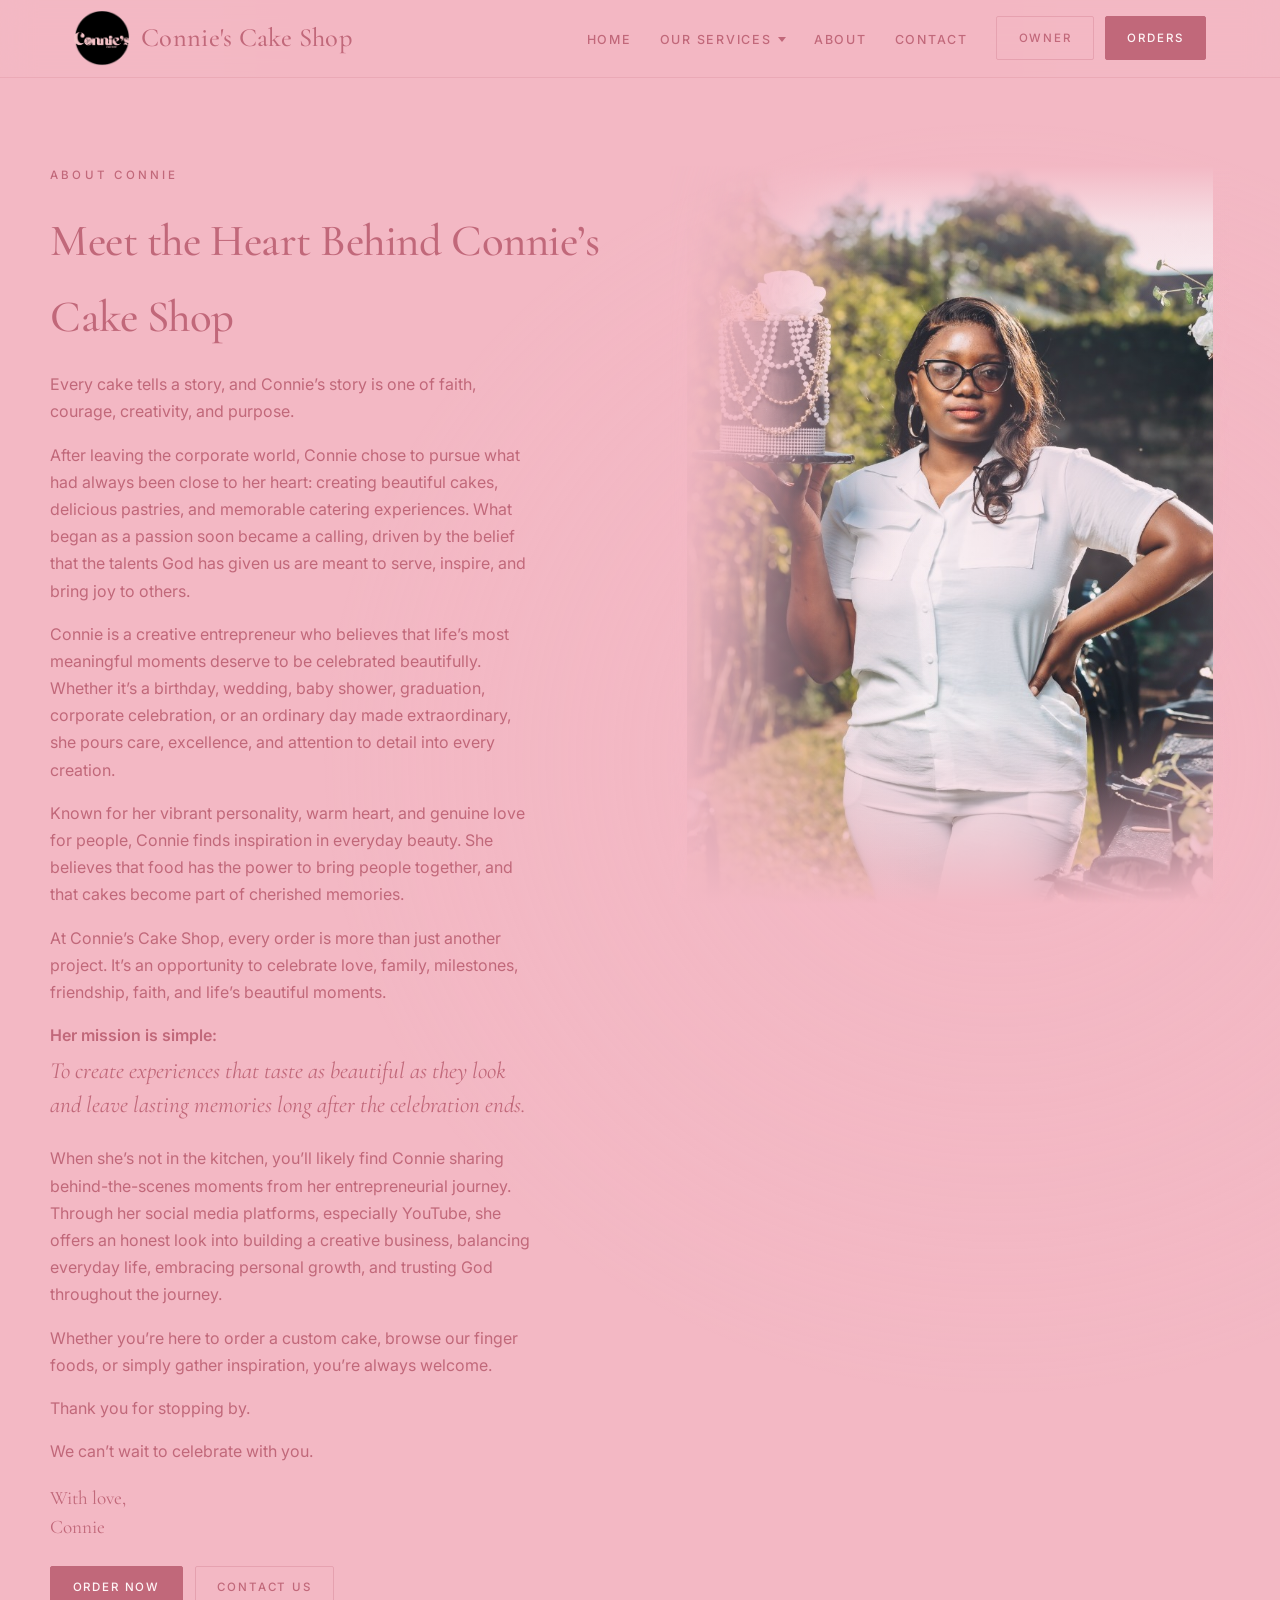
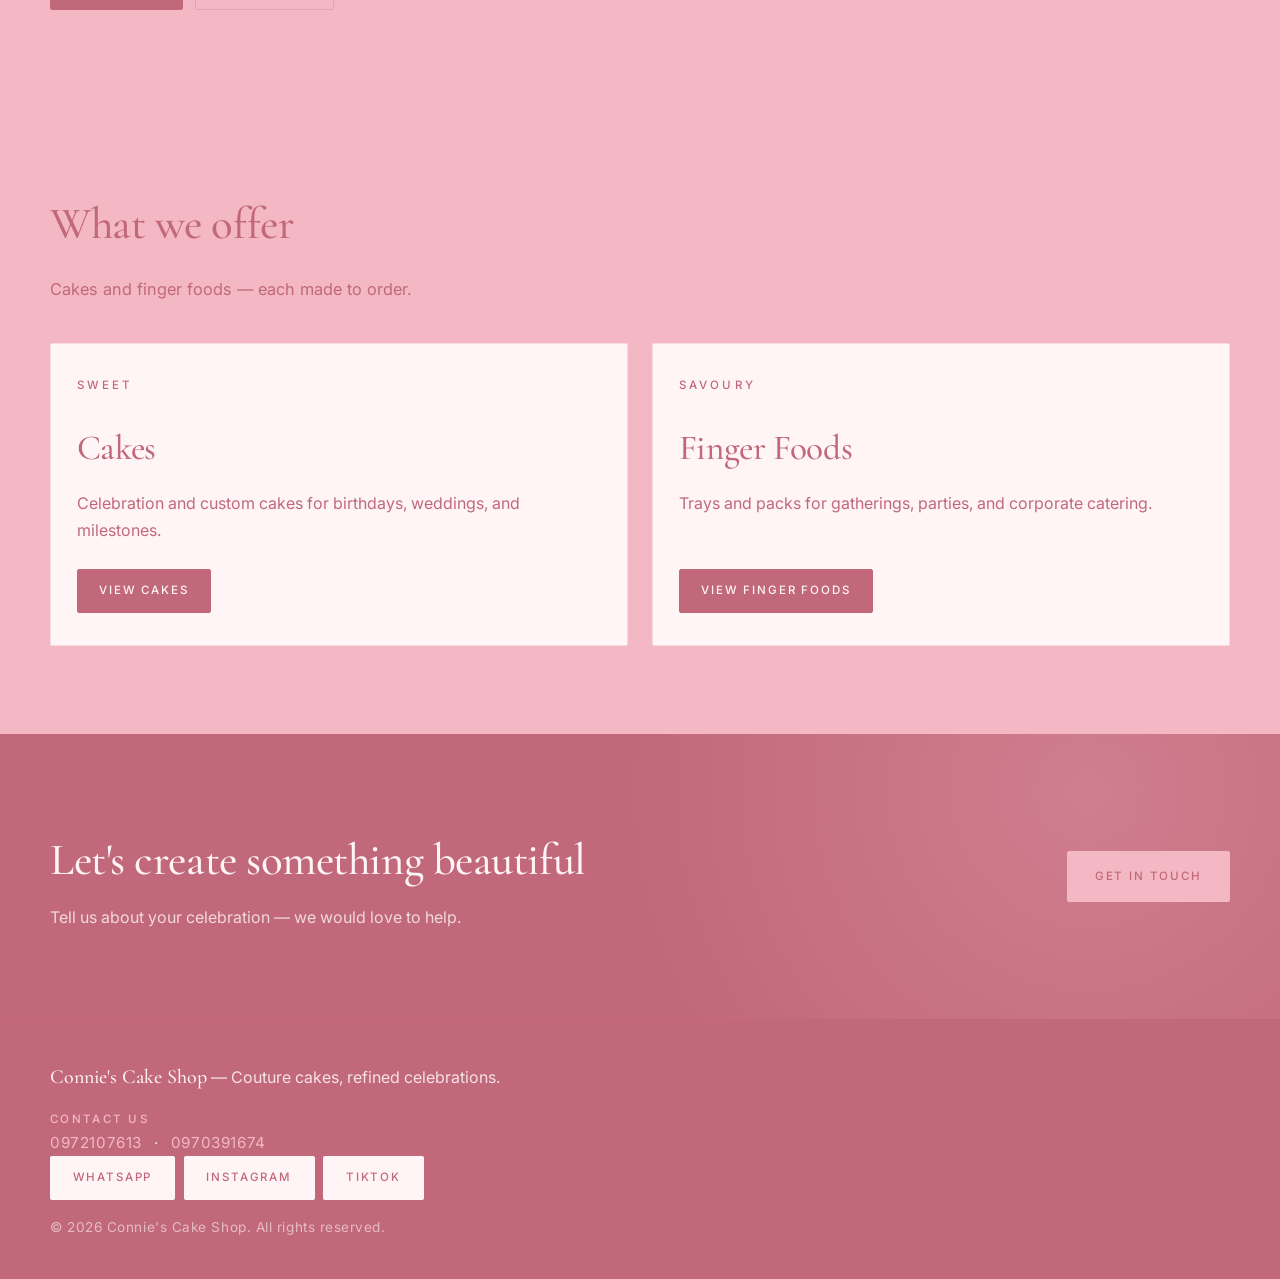
==== commit 4f2b3b3e: "Add files via upload" ====
--- a/about.html
+++ b/about.html
@@ -10,12 +10,15 @@
       href="https://fonts.googleapis.com/css2?family=Cormorant+Garamond:wght@400;500;600;700&family=Inter:wght@400;500;600;700&display=swap"
       rel="stylesheet"
     />
+    <link rel="icon" href="favicon.png" type="image/png" sizes="any" />
+    <link rel="icon" href="images/logo.png" type="image/png" />
+    <link rel="apple-touch-icon" href="images/logo.png" />
     <link rel="stylesheet" href="styles.css" />
   </head>
   <body>
     <header class="site-header">
       <nav class="nav" aria-label="Main">
-        <a class="logo" href="index.html">Connie's Cake Shop</a>
+        <a class="logo" href="index.html"><img src="images/logo.png" alt="" width="112" height="112" /><span class="logo-text">Connie's Cake Shop</span></a>
         <ul class="nav-links">
           <li><a href="index.html">Home</a></li>
           <li class="nav-dropdown">
--- a/styles.css
+++ b/styles.css
@@ -80,7 +80,7 @@
   position: relative;
   max-width: 1180px;
   margin: 0 auto;
-  padding: 1.1rem 1.5rem;
+  padding: 0.65rem 1.5rem;
   display: flex;
   flex-wrap: wrap;
   align-items: center;
@@ -88,18 +88,41 @@
 }
 
 .logo {
-  font-family: var(--font-display);
-  font-weight: 500;
-  font-size: 1.85rem;
-  letter-spacing: 0.01em;
-  color: var(--ink);
+  display: inline-flex;
+  align-items: center;
+  gap: 0.7rem;
+  flex-shrink: 0;
   text-decoration: none;
   line-height: 1;
+  color: var(--ink);
+}
+
+.logo img {
+  display: block;
+  height: clamp(2.75rem, 5.5vw, 3.5rem);
+  width: auto;
+}
+
+.logo-text {
+  font-family: var(--font-display);
+  font-weight: 500;
+  font-size: clamp(1.15rem, 2.4vw, 1.65rem);
+  letter-spacing: 0.01em;
+  white-space: nowrap;
 }
 
 .logo:hover {
   text-decoration: none;
   color: var(--champagne-deep);
+}
+
+@media (max-width: 520px) {
+  .logo-text {
+    font-size: 1.05rem;
+    max-width: 8.5rem;
+    white-space: normal;
+    line-height: 1.15;
+  }
 }
 
 .nav-links {
